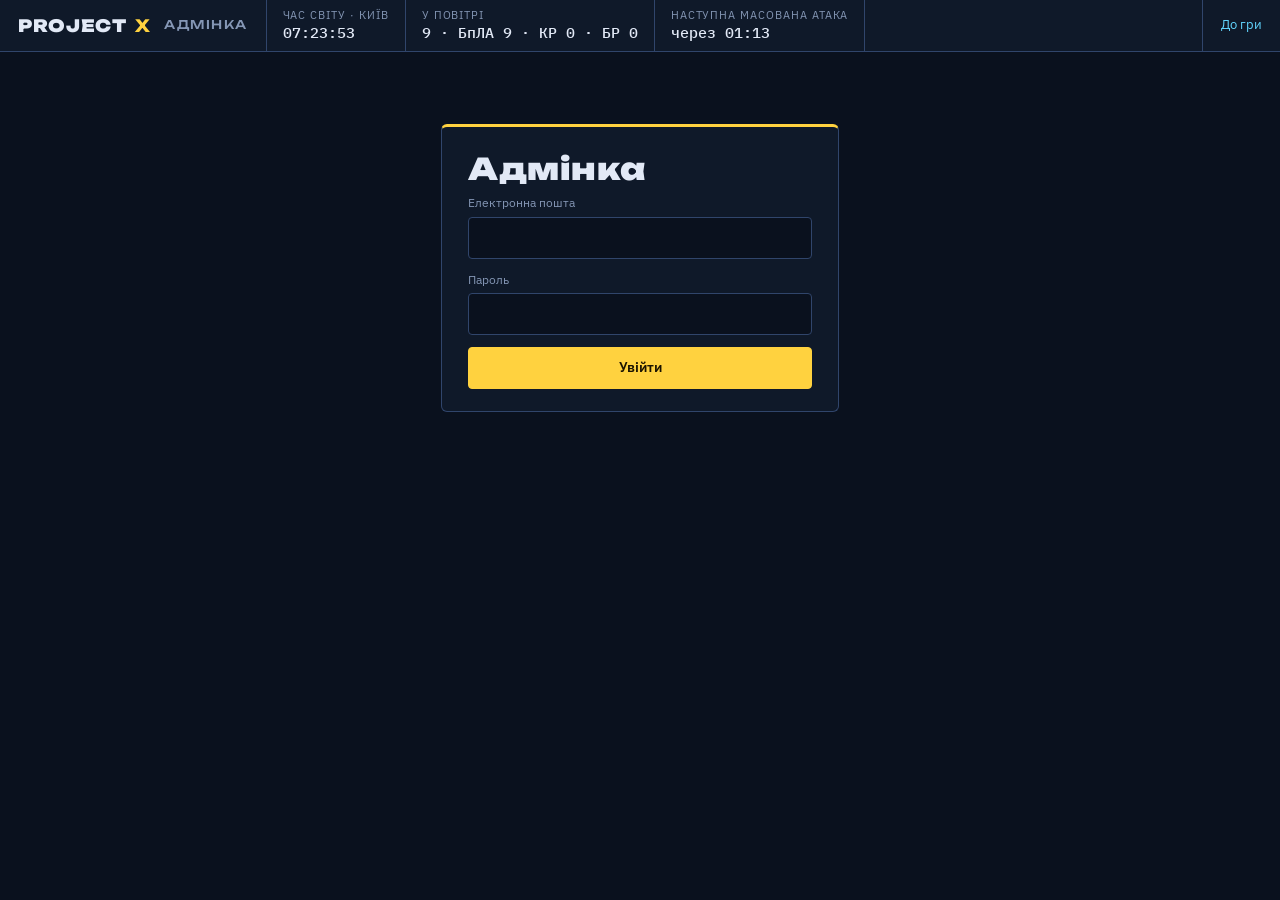
==== admin.html @ ad61d172 "Адмінка окремою сторінкою admin.html Co-Authored-By: Claude Fable 5.2 <noreply@anthropic.com> Claude" ====
<!DOCTYPE html>
<html lang="uk">
<head>
<meta charset="utf-8">
<meta name="viewport" content="width=device-width, initial-scale=1">
<meta name="robots" content="noindex">
<title>Project X · Адмінка</title>
<link rel="preconnect" href="https://fonts.googleapis.com">
<link href="https://fonts.googleapis.com/css2?family=IBM+Plex+Mono:wght@400;500;600&family=IBM+Plex+Sans:wght@400;500;600&family=Unbounded:wght@500;700;900&display=swap" rel="stylesheet">
<link rel="stylesheet" href="css/style.css">
</head>
<body class="adm">
<header>
  <div class="brand">PROJECT <b>X</b><span>АДМІНКА</span></div>
  <div class="stat"><small>Час світу · Київ</small><span id="clock">--:--:--</span></div>
  <div class="stat"><small>У повітрі</small><span id="air">0</span></div>
  <div class="stat"><small id="waveLab">Наступна масована атака</small><span id="wave">--:--</span></div>
  <a class="back" href="./">До гри</a>
  <button class="out" id="logout" type="button" hidden>Вийти</button>
</header>
<div class="agate" id="agate"><div class="gatebox"><h1>Адмінка</h1><div id="gateBody"><p>Завантаження…</p></div></div></div>
<div class="awrap" id="app" hidden>
  <h2>Загрози</h2>
  <div class="agrid">
    <div class="panel">
      <h3>Одна додаткова ціль</h3>
      <div class="fields">
        <label for="aType">Тип цілі<select id="aType"></select></label>
        <label for="aEntry">Напрямок заходу<select id="aEntry"></select></label>
        <label for="aCity">Місто-ціль<select id="aCity"></select></label>
      </div>
      <button class="btn pri" id="aLaunch" type="button">Запустити ціль</button>
    </div>
    <div class="panel">
      <h3>Масована атака</h3>
      <div class="fields">
        <label for="aN">Кількість цілей<input id="aN" type="number" min="10" max="300" step="10" value="100"></label>
        <label for="aDur">Тривалість пусків, хв<input id="aDur" type="number" min="1" max="30" step="1" value="10"></label>
        <label for="aDelay">Початок<select id="aDelay"><option value="0">Зараз</option><option value="1">Через 1 хв</option><option value="5">Через 5 хв</option><option value="15">Через 15 хв</option></select></label>
      </div>
      <button class="btn danger" id="aWave" type="button">Запустити масовану атаку</button>
    </div>
    <div class="panel">
      <h3>Запущено вручну</h3>
      <div id="aEvents"></div>
      <p class="note">Ручні запуски бачать усі гравці, із затримкою до 10 секунд. Записи, старші за пів години, прибираються самі.</p>
    </div>
  </div>
  <h2>Користувачі</h2>
  <div class="sum" id="aSum"></div>
  <div class="twrap"><table><thead><tr id="aHead"></tr></thead><tbody id="aRows"></tbody></table></div>
  <p class="note" id="aUsersNote">Усі зареєстровані гравці. Натисніть на заголовок стовпця, щоб відсортувати.</p>
</div>
<div id="toast" role="status" style="position:fixed;top:auto;bottom:18px"></div>
<script src="js/vendor/supabase.js"></script>
<script src="js/config.js"></script>
<script src="js/data.js"></script>
<script src="js/core.js"></script>
<script src="js/admin.js"></script>
</body>
</html>
---- css/style.css ----
:root{
  /* Планшет командного пункту: карта на весь екран, праворуч пульт. Один темний світ, без світлої теми. */
  --bg:#0a111e; --panel:#0f1929; --raise:#17243a; --land:#182742; --line:#30456b;
  --ink:#e2e9f6; --mute:#8496b4; --accent:#ffd23f; --own:#62d6ff;
  --threat:#ff8a3d; --crit:#ff4470; --ok:#5ad693;
  --f-display:'Unbounded','Arial Black',system-ui,sans-serif;
  --f-body:'IBM Plex Sans',system-ui,-apple-system,'Segoe UI',sans-serif;
  --f-mono:'IBM Plex Mono',ui-monospace,Menlo,Consolas,monospace;
  color-scheme:dark;
}
*{box-sizing:border-box}
html,body{height:100%;margin:0}
body{background:var(--bg);color:var(--ink);font:14px/1.45 var(--f-body);display:flex;flex-direction:column;overflow:hidden}
button{font:inherit;color:inherit;cursor:pointer}
button:focus-visible,input:focus-visible{outline:2px solid var(--accent);outline-offset:2px}
.num{font-family:var(--f-mono);font-variant-numeric:tabular-nums}

/* верхня смуга */
header{display:flex;align-items:stretch;gap:0;border-bottom:1px solid var(--line);background:var(--panel);flex:none;flex-wrap:wrap}
.brand{font:900 17px/1 var(--f-display);letter-spacing:.04em;padding:14px 18px;display:flex;align-items:center;gap:8px;border-right:1px solid var(--line)}
.brand b{color:var(--accent)}
.stat{padding:8px 16px;border-right:1px solid var(--line);display:flex;flex-direction:column;justify-content:center;min-width:0}
.stat small{font-size:10.5px;letter-spacing:.09em;text-transform:uppercase;color:var(--mute);white-space:nowrap}
.stat span{font:500 15px/1.3 var(--f-mono);font-variant-numeric:tabular-nums;white-space:nowrap}
#alert{margin-left:auto;display:flex;align-items:center;padding:0 18px;font:700 12px/1 var(--f-display);letter-spacing:.08em;text-transform:uppercase;gap:10px;white-space:nowrap}
#alert i{width:10px;height:10px;border-radius:50%;background:var(--ok);flex:none}
#alert.air{color:var(--threat)} #alert.air i{background:var(--threat)}
#alert.mass{color:#12060a;background:var(--crit)} #alert.mass i{background:#12060a;animation:blink 1s steps(2) infinite}
@keyframes blink{50%{opacity:.2}}

main{flex:1;min-height:0;display:grid;grid-template-columns:minmax(0,1fr) 348px}
#stage{position:relative;min-height:0;min-width:0;background:var(--bg)}
canvas{position:absolute;inset:0;width:100%;height:100%;display:block;touch-action:none}
#toast{position:absolute;left:50%;top:14px;transform:translateX(-50%);background:var(--raise);border:1px solid var(--line);padding:8px 14px;border-radius:4px;font-size:13px;opacity:0;transition:opacity .2s;pointer-events:none;max-width:90%;text-align:center}
#toast.on{opacity:1}
#placing{position:absolute;left:14px;top:14px;background:var(--accent);color:#1b1400;padding:8px 12px;border-radius:4px;font-weight:600;display:none;gap:12px;align-items:center}
#placing.on{display:flex}
#placing button{background:#1b1400;color:var(--accent);border:0;border-radius:3px;padding:4px 10px}
#legend{position:absolute;left:14px;bottom:14px;display:flex;gap:14px;font-size:11.5px;color:var(--mute);flex-wrap:wrap;pointer-events:none}
#legend b{font-weight:500;color:var(--ink)}
#tip{position:absolute;pointer-events:none;background:var(--panel);border:1px solid var(--line);border-radius:4px;padding:6px 9px;font-size:12px;display:none;white-space:nowrap;z-index:3}

/* пульт */
aside{border-left:1px solid var(--line);background:var(--panel);overflow-y:auto;min-height:0;display:flex;flex-direction:column}
section{padding:14px 16px;border-bottom:1px solid var(--line)}
h2{font:700 10.5px/1 var(--f-display);letter-spacing:.12em;text-transform:uppercase;color:var(--mute);margin:0 0 10px}
.wallet{display:flex;align-items:baseline;justify-content:space-between;gap:10px}
.wallet .big{font:600 30px/1 var(--f-mono);color:var(--accent);font-variant-numeric:tabular-nums}
.wallet .who{color:var(--mute);font-size:12.5px;text-align:right;overflow:hidden;text-overflow:ellipsis;white-space:nowrap;max-width:150px}
.kpis{display:grid;grid-template-columns:repeat(4,1fr);gap:6px;margin-top:12px}
.kpis div{background:var(--raise);border-radius:4px;padding:6px 8px}
.kpis small{display:block;font-size:10px;color:var(--mute);text-transform:uppercase;letter-spacing:.06em}
.kpis span{font:500 14px var(--f-mono);font-variant-numeric:tabular-nums}
.bar{height:6px;background:var(--raise);border-radius:3px;overflow:hidden;margin-top:10px}
.bar i{display:block;height:100%;background:var(--ok);width:100%;transition:width .4s,background .4s}
.barlab{display:flex;justify-content:space-between;font-size:11.5px;color:var(--mute);margin-top:5px}

.shop{display:grid;gap:8px}
.card{background:var(--raise);border:1px solid transparent;border-radius:5px;padding:9px 10px;display:grid;grid-template-columns:1fr auto;gap:2px 10px;text-align:left;width:100%}
.card:hover:not(:disabled){border-color:var(--own)}
.card:disabled{opacity:.45;cursor:not-allowed}
.card .nm{font-weight:600}
.card .pr{font:600 14px var(--f-mono);color:var(--accent);text-align:right}
.card .sp{grid-column:1/-1;font:400 11.5px/1.4 var(--f-mono);color:var(--mute)}
.card .sp b{color:var(--ink);font-weight:500}
#unit{display:none}
#unit.on{display:block}
#unit .row{display:flex;justify-content:space-between;align-items:baseline;margin-bottom:8px}
#unit .ammo{font:600 20px var(--f-mono)}
.btns{display:grid;grid-template-columns:1fr 1fr;gap:6px}
.btn{background:var(--raise);border:1px solid var(--line);border-radius:4px;padding:8px 8px;font-size:12.5px;line-height:1.25}
.btn:hover:not(:disabled){border-color:var(--own)}
.btn:disabled{opacity:.45;cursor:not-allowed}
.btn.pri{background:var(--accent);color:#1b1400;border-color:var(--accent);font-weight:600}
.btn.wide{grid-column:1/-1}
.tabs{display:flex;gap:4px;margin-bottom:10px}
.tabs button{background:none;border:0;border-bottom:2px solid transparent;padding:4px 2px;margin-right:12px;font:700 10.5px var(--f-display);letter-spacing:.1em;text-transform:uppercase;color:var(--mute)}
.tabs button[aria-selected="true"]{color:var(--ink);border-color:var(--accent)}
.list{display:grid;gap:3px;font-size:12.5px}
.list .r{display:grid;grid-template-columns:22px 1fr auto;gap:8px;align-items:center;padding:3px 0}
.list .r.me{color:var(--accent)}
.list .r span:last-child{font-family:var(--f-mono);font-variant-numeric:tabular-nums}
.city{display:grid;grid-template-columns:1fr 70px 34px;gap:8px;align-items:center;font-size:12.5px;padding:2px 0}
.city .bar{margin:0}
.city span:last-child{font-family:var(--f-mono);text-align:right;font-variant-numeric:tabular-nums}
#log{font:400 11.5px/1.5 var(--f-mono);color:var(--mute);display:grid;gap:2px}
#log .hit{color:var(--ok)} #log .bad{color:var(--crit)} #log .inf{color:var(--ink)}
.note{font-size:11.5px;color:var(--mute);margin:8px 0 0}
#rescue{display:none;margin-top:10px}

/* адмінка */
#adminBtn{background:none;border:0;border-left:1px solid var(--line);padding:0 18px;display:flex;align-items:center;text-decoration:none;font:700 11px/1 var(--f-display);letter-spacing:.1em;text-transform:uppercase;color:var(--accent);margin-left:auto}
#adminBtn[hidden]{display:none}
#adminBtn:hover{background:var(--raise)}
#adminBtn:not([hidden])+#alert{margin-left:0}
.panel{background:var(--raise);border-radius:6px;padding:14px;margin-bottom:14px}
.panel h3{font:600 14px/1.2 var(--f-body);margin:0 0 10px}
.fields{display:grid;grid-template-columns:repeat(auto-fit,minmax(150px,1fr));gap:10px;margin-bottom:12px}
.fields label{display:grid;gap:4px;font-size:11.5px;color:var(--mute)}
.fields select,.fields input{background:var(--bg);border:1px solid var(--line);border-radius:4px;padding:8px 9px;color:var(--ink);font:500 13.5px var(--f-body);width:100%}
.btn.danger{background:var(--crit);border-color:var(--crit);color:#16050a;font-weight:600}
.ev{display:grid;grid-template-columns:1fr auto auto;gap:10px;align-items:center;padding:7px 0;border-top:1px solid var(--line);font-size:12.5px}
.ev:first-child{border-top:0}
.ev .st{font:500 11.5px var(--f-mono);color:var(--mute);white-space:nowrap}
.ev .st.live{color:var(--threat)}
.ev .btn{padding:4px 10px}
.sum{display:flex;gap:8px;flex-wrap:wrap;align-items:stretch;margin-bottom:12px}
.sum div{background:var(--raise);border-radius:4px;padding:7px 12px}
.sum small{display:block;font-size:10px;color:var(--mute);text-transform:uppercase;letter-spacing:.06em}
.sum span{font:500 16px var(--f-mono);font-variant-numeric:tabular-nums}
.sum .btn{margin-left:auto}
.sum .grant{display:flex;align-items:center;gap:8px;font-size:11.5px;color:var(--mute)}
.sum .grant input{width:96px;background:var(--bg);border:1px solid var(--line);border-radius:4px;padding:7px 8px;color:var(--ink);font:500 13px var(--f-mono)}
.twrap{overflow-x:auto;border:1px solid var(--line);border-radius:6px}
table{border-collapse:collapse;width:100%;font-size:12.5px;white-space:nowrap}
th,td{padding:7px 10px;text-align:right;border-bottom:1px solid var(--line)}
th{font:500 10.5px var(--f-body);color:var(--mute);text-transform:uppercase;letter-spacing:.06em;background:var(--raise);cursor:pointer;user-select:none}
th[aria-sort]{color:var(--accent)}
td{font-family:var(--f-mono);font-variant-numeric:tabular-nums}
th:first-child,td:first-child,th:nth-child(2),td:nth-child(2),th:nth-child(3),td:nth-child(3){text-align:left}
td:nth-child(2){font-family:var(--f-body);font-weight:600}
tr:last-child td{border-bottom:0}

/* вхід */
#gate{position:absolute;inset:0;background:rgba(10,17,30,.78);display:flex;align-items:center;justify-content:center;padding:16px;z-index:5}
#gate.off{display:none}
.gatebox{background:var(--panel);border:1px solid var(--line);border-top:3px solid var(--accent);border-radius:6px;padding:26px 26px 22px;max-width:430px;width:100%}
.gatebox h1{font:900 30px/1.05 var(--f-display);margin:0 0 10px;letter-spacing:.02em;text-wrap:balance}
.gatebox h1 b{color:var(--accent)}
.gatebox p{color:var(--mute);margin:0 0 14px}
.gatebox label{display:block;font-size:12px;color:var(--mute);margin-bottom:5px}
.gatebox input{width:100%;background:var(--bg);border:1px solid var(--line);border-radius:4px;padding:10px 12px;color:var(--ink);font:500 16px var(--f-body);margin-bottom:12px}
.gatebox .btn{width:100%;padding:11px;font-size:14px}
.gatebox .links{display:flex;justify-content:space-between;gap:12px;margin-top:12px;flex-wrap:wrap}
.linkbtn{background:none;border:0;padding:2px 0;color:var(--own);font-size:13px;text-decoration:underline;text-underline-offset:3px}
.gatebox .note:empty{display:none}

@media (max-width:860px){
  body{overflow:auto;height:auto;min-height:100%}
  main{grid-template-columns:1fr;flex:none}
  #stage{height:min(72vw,62vh);min-height:300px}
  aside{border-left:0;border-top:1px solid var(--line);overflow:visible}
  #alert{margin-left:0;padding:10px 16px;flex:1 1 100%}
  .brand{padding:10px 14px}
  #legend{display:none}
}
@media (prefers-reduced-motion:reduce){#alert.mass i{animation:none}}

/* окрема сторінка адмінки */
body.adm{display:block;overflow:auto;height:auto;min-height:100%}
.adm header a.back{margin-left:auto;display:flex;align-items:center;padding:0 18px;border-left:1px solid var(--line);color:var(--own);font-size:13px;text-decoration:none}
.adm header a.back:hover{background:var(--raise)}
.adm header button.out{background:none;border:0;border-left:1px solid var(--line);padding:0 18px;color:var(--mute);font-size:13px}
.adm header button.out:hover{background:var(--raise);color:var(--ink)}
.adm .brand span{color:var(--mute);font-weight:500;font-size:12px;letter-spacing:.12em;margin-left:6px}
.awrap{max-width:1240px;margin:0 auto;padding:22px 20px 60px}
.awrap h2{font:700 13px/1 var(--f-display);letter-spacing:.1em;color:var(--ink);margin:28px 0 14px}
.awrap h2:first-child{margin-top:0}
.agrid{display:grid;grid-template-columns:repeat(auto-fit,minmax(300px,1fr));gap:14px;align-items:start}
.agrid .panel{margin:0}
.awrap .panel{background:var(--panel);border:1px solid var(--line)}
.awrap .fields select,.awrap .fields input{background:var(--bg)}
.awrap .sum div{background:var(--panel);border:1px solid var(--line)}
.awrap .twrap{background:var(--panel)}
.agate{max-width:430px;margin:8vh auto 0;padding:0 16px}
.agate .gatebox{max-width:none}
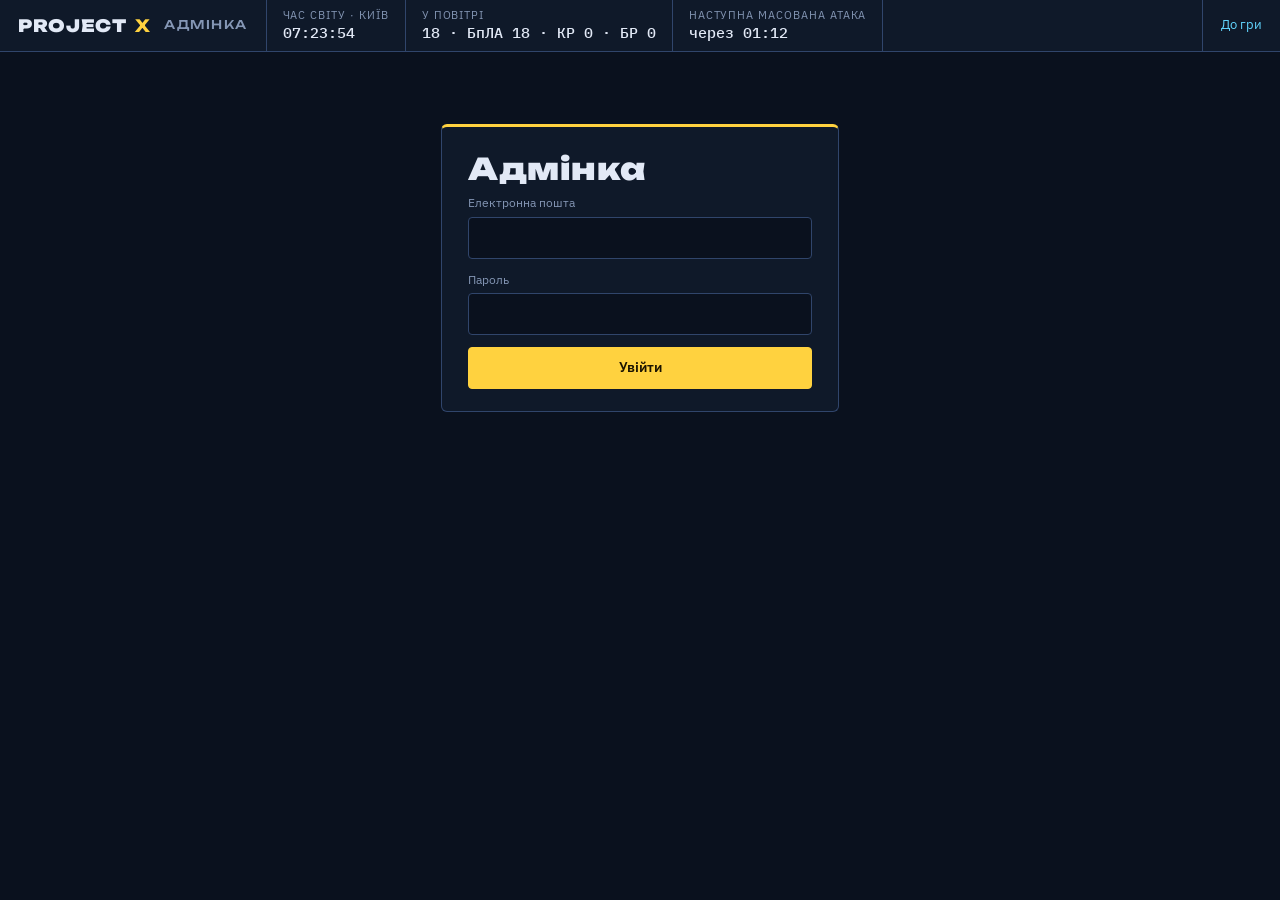
==== commit 13857c9d: "Власний лічильник відвідувань (Supabase) Co-Authored-By: Claude Opus 5.5 <noreply@anthropic.com> Cla" ====
--- a/admin.html
+++ b/admin.html
@@ -57,5 +57,6 @@
 <script src="js/data.js"></script>
 <script src="js/core.js"></script>
 <script src="js/admin.js"></script>
+<script>try{localStorage.setItem("sv_skip","t")}catch(e){}</script>
 </body>
 </html>
--- a/css/style.css
+++ b/css/style.css
@@ -22,7 +22,7 @@
 .stat{padding:8px 16px;border-right:1px solid var(--line);display:flex;flex-direction:column;justify-content:center;min-width:0}
 .stat small{font-size:10.5px;letter-spacing:.09em;text-transform:uppercase;color:var(--mute);white-space:nowrap}
 .stat span{font:500 15px/1.3 var(--f-mono);font-variant-numeric:tabular-nums;white-space:nowrap}
-#alert{margin-left:auto;display:flex;align-items:center;padding:0 18px;font:700 12px/1 var(--f-display);letter-spacing:.08em;text-transform:uppercase;gap:10px;white-space:nowrap}
+#alert{display:flex;align-items:center;padding:0 18px;font:700 12px/1 var(--f-display);letter-spacing:.08em;text-transform:uppercase;gap:10px;white-space:nowrap}
 #alert i{width:10px;height:10px;border-radius:50%;background:var(--ok);flex:none}
 #alert.air{color:var(--threat)} #alert.air i{background:var(--threat)}
 #alert.mass{color:#12060a;background:var(--crit)} #alert.mass i{background:#12060a;animation:blink 1s steps(2) infinite}
@@ -89,10 +89,12 @@
 #rescue{display:none;margin-top:10px}
 
 /* адмінка */
-#adminBtn{background:none;border:0;border-left:1px solid var(--line);padding:0 18px;display:flex;align-items:center;text-decoration:none;font:700 11px/1 var(--f-display);letter-spacing:.1em;text-transform:uppercase;color:var(--accent);margin-left:auto}
+#tgLink{margin-left:auto;display:flex;align-items:center;gap:8px;padding:0 16px;border-left:1px solid var(--line);color:var(--own);font-size:13px;font-weight:500;text-decoration:none;white-space:nowrap}
+#tgLink:hover{background:var(--raise)}
+#tgLink:focus-visible,#adminBtn:focus-visible{outline:2px solid var(--accent);outline-offset:-2px}
+#adminBtn{background:none;border:0;border-left:1px solid var(--line);padding:0 18px;display:flex;align-items:center;text-decoration:none;font:700 11px/1 var(--f-display);letter-spacing:.1em;text-transform:uppercase;color:var(--accent)}
 #adminBtn[hidden]{display:none}
 #adminBtn:hover{background:var(--raise)}
-#adminBtn:not([hidden])+#alert{margin-left:0}
 .panel{background:var(--raise);border-radius:6px;padding:14px;margin-bottom:14px}
 .panel h3{font:600 14px/1.2 var(--f-body);margin:0 0 10px}
 .fields{display:grid;grid-template-columns:repeat(auto-fit,minmax(150px,1fr));gap:10px;margin-bottom:12px}
@@ -135,15 +137,53 @@
 .linkbtn{background:none;border:0;padding:2px 0;color:var(--own);font-size:13px;text-decoration:underline;text-underline-offset:3px}
 .gatebox .note:empty{display:none}
 
+#zoom{position:absolute;right:10px;top:50%;transform:translateY(-50%);display:grid;gap:6px;z-index:2}
+#zoom button{width:40px;height:40px;border-radius:6px;background:var(--panel);border:1px solid var(--line);font:500 20px/1 var(--f-mono);color:var(--ink)}
+#zoom button:hover{border-color:var(--own)}
+#mbar,#sheetClose,#uClose{display:none}
+#unit .row{gap:10px}
+#unit .row b{flex:1}
+
+/* телефон: карта на весь екран, панель виїжджає знизу */
 @media (max-width:860px){
-  body{overflow:auto;height:auto;min-height:100%}
-  main{grid-template-columns:1fr;flex:none}
-  #stage{height:min(72vw,62vh);min-height:300px}
-  aside{border-left:0;border-top:1px solid var(--line);overflow:visible}
-  #alert{margin-left:0;padding:10px 16px;flex:1 1 100%}
-  .brand{padding:10px 14px}
+  html,body{height:100%}
+  body{height:100dvh;overflow:hidden}
+  header{flex-wrap:wrap}
+  .brand{padding:9px 12px;font-size:14px;border-right:0;order:1}
+  #tgLink{order:2;padding:0 10px;border-left:0;min-width:44px;justify-content:center}
+  #tgLink span{display:none}
+  #adminBtn{order:2;padding:0 10px;border-left:0;font-size:10px}
+  #alert{order:3;padding:7px 12px;font-size:10px;gap:7px}
+  header::after{content:'';order:4;flex-basis:100%;height:0}
+  .stat{order:5;flex:1 1 0;padding:5px 10px;border-top:1px solid var(--line);min-width:0}
+  .stat:last-of-type{border-right:0}
+  .stat small{font-size:9px;letter-spacing:.04em;overflow:hidden;text-overflow:ellipsis}
+  .stat span{font-size:12px;overflow:hidden;text-overflow:ellipsis}
+  main{display:flex;flex-direction:column}
+  #stage{flex:1;min-height:0}
   #legend{display:none}
+  #mbar{display:flex;align-items:center;gap:14px;padding:8px 12px calc(8px + env(safe-area-inset-bottom));background:var(--panel);border-top:1px solid var(--line);flex:none}
+  #mbar small{display:block;font-size:9.5px;letter-spacing:.07em;text-transform:uppercase;color:var(--mute)}
+  #mbar span{font-size:17px;font-weight:600}
+  #mbar #mMoney{color:var(--accent)}
+  #mbar .btn{margin-left:auto;padding:11px 14px;font-size:13px}
+  aside{position:fixed;left:0;right:0;bottom:0;top:18%;z-index:8;border-left:0;border-top:1px solid var(--line);border-radius:14px 14px 0 0;box-shadow:0 -18px 40px rgba(0,0,0,.5);transform:translateY(105%);transition:transform .22s ease;overscroll-behavior:contain}
+  body.sheet aside{transform:none}
+  #sheetClose{display:block;position:sticky;top:0;z-index:1;width:100%;border-radius:14px 14px 0 0;border-width:0 0 1px;background:var(--raise);padding:12px;font-weight:600;flex:none}
+  #stage > #unit{position:absolute;left:8px;right:8px;bottom:8px;z-index:4;background:var(--panel);border:1px solid var(--line);border-radius:8px;padding:10px 12px;box-shadow:0 8px 24px rgba(0,0,0,.45)}
+  #stage > #unit h2{display:none}
+  #uClose{display:block;width:34px;height:34px;padding:0;font-size:18px;line-height:1}
+  .btns .btn{padding:11px 8px}
+  .card{padding:12px}
+  #zoom{top:auto;bottom:50%;transform:translateY(50%)}
+  #zoom button{width:44px;height:44px}
+  .gatebox{padding:20px 18px 18px}
+  .gatebox h1{font-size:24px}
+  .adm header a.back{margin-left:auto;order:2;border-left:0;padding:0 12px}
+  .adm header button.out{order:3;border-left:0;padding:0 12px}
+  .awrap{padding:16px 12px 48px}
 }
+@media (prefers-reduced-motion:reduce){aside{transition:none}}
 @media (prefers-reduced-motion:reduce){#alert.mass i{animation:none}}
 
 /* окрема сторінка адмінки */
